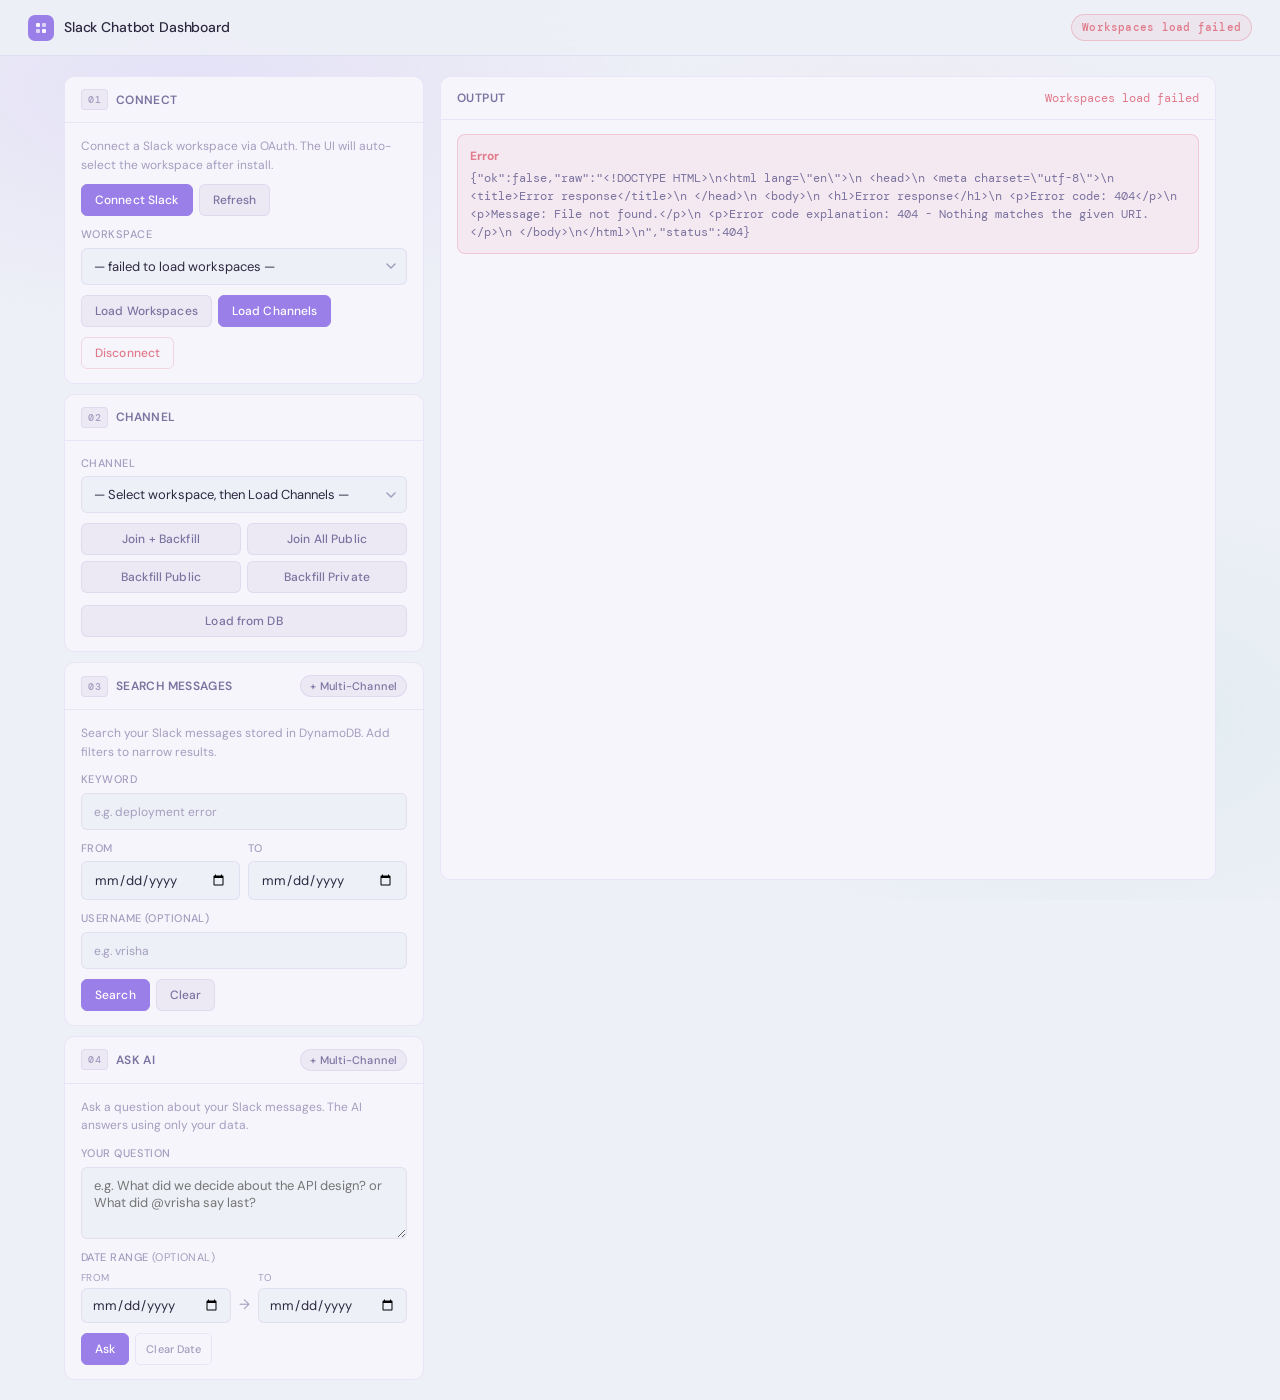
==== backend/frontend/index.html @ d94cc881 "Fix Frontend location and import errors" ====
<!doctype html>
<html lang="en">

<head>
  <meta charset="utf-8" />
  <title>Slack Chatbot Dashboard</title>
  <meta name="viewport" content="width=device-width, initial-scale=1" />
  <link rel="preconnect" href="https://fonts.googleapis.com">
  <link
    href="https://fonts.googleapis.com/css2?family=DM+Sans:wght@300;400;500;600&family=DM+Mono:wght@400;500&display=swap"
    rel="stylesheet">
  <link rel="stylesheet" href="style.css">
</head>

<body>

  <header>
    <div class="header-left">
      <div class="logo-icon">
        <svg width="14" height="14" viewBox="0 0 14 14" fill="none">
          <rect x="2" y="2" width="4" height="4" rx="1" fill="white" opacity="0.95" />
          <rect x="8" y="2" width="4" height="4" rx="1" fill="white" opacity="0.65" />
          <rect x="2" y="8" width="4" height="4" rx="1" fill="white" opacity="0.65" />
          <rect x="8" y="8" width="4" height="4" rx="1" fill="white" opacity="0.95" />
        </svg>
      </div>
      <h1>Slack Chatbot Dashboard</h1>
    </div>
    <div style="display:flex;align-items:center;gap:10px;">
      <div class="session-badge" id="sessionBadge" style="display:none;">
        <span class="session-dot"></span>
        <span id="sessionId" title="Your session ID">···</span>
      </div>
      <button class="logout-btn" id="logoutBtn" onclick="logout()" style="display:none;">Sign out</button>
      <span class="pill" id="pill">Idle</span>
    </div>
  </header>

  <div class="wrap">
    <div class="sidebar">

      <!-- Connect -->
      <div class="panel">
        <div class="panel-header">
          <span class="step-badge">01</span>
          <span class="panel-title">Connect</span>
        </div>
        <div class="panel-body">
          <p class="hint">Connect a Slack workspace via OAuth. The UI will auto-select the workspace after install.</p>
          <div class="btn-group">
            <button class="primary" onclick="connectSlack()">Connect Slack</button>
            <button onclick="location.reload()">Refresh</button>
          </div>
          <div class="field">
            <label>Workspace</label>
            <select id="workspaceSelect">
              <option value="">— No workspaces loaded —</option>
            </select>
          </div>
          <div class="btn-group">
            <button onclick="loadWorkspaces()">Load Workspaces</button>
            <button class="primary" onclick="loadChannels()" id="loadChannelsBtn">Load Channels</button>
          </div>
          <div class="btn-group">
            <button class="danger" onclick="disconnectWorkspace()">Disconnect</button>
          </div>
        </div>
      </div>

      <!-- Channel -->
      <div class="panel">
        <div class="panel-header">
          <span class="step-badge">02</span>
          <span class="panel-title">Channel</span>
        </div>
        <div class="panel-body">
          <div class="field">
            <label>Channel</label>
            <select id="channelSelect">
              <option value="">— Load channels first —</option>
            </select>
          </div>
          <div class="btn-group" style="display:grid;grid-template-columns:1fr 1fr;gap:6px;">
            <button onclick="joinSelectedAndBackfill()"
              title="Join the selected channel and backfill its messages into DB">Join + Backfill</button>
            <button onclick="joinAllPublicOnly()" title="Join all public channels (no backfill)">Join All
              Public</button>
            <button onclick="backfillAllPublic()"
              title="Backfill messages from all public channels the bot has joined">Backfill Public</button>
            <button onclick="backfillAllPrivate()"
              title="Backfill messages from all private channels the bot has been invited to">Backfill Private</button>
          </div>
          <div style="margin-top:2px;">
            <button onclick="loadMessagesFromDB()" style="width:100%;">Load from DB</button>
          </div>
        </div>
      </div>

      <!-- Search -->
      <div class="panel">
        <div class="panel-header">
          <span class="step-badge">03</span>
          <span class="panel-title">Search Messages</span>
          <div style="margin-left:auto;">
            <button id="searchModeToggle" onclick="toggleSearchMode()"
              style="font-size:11px;padding:3px 9px;border-radius:999px;background:var(--surface2);border:1px solid var(--border);color:var(--text-soft);">+
              Multi-Channel</button>
          </div>
        </div>
        <div class="panel-body">
          <p class="hint" id="searchHint">Search your Slack messages stored in DynamoDB. Add filters to narrow results.
          </p>

          <div id="searchSingleChannelInfo"
            style="display:none;font-size:12px;color:var(--text-muted);padding:6px 10px;background:var(--surface2);border-radius:6px;border:1px solid var(--border);">
            Searching in: <span id="searchSingleChannelName"
              style="color:var(--accent);font-weight:500;">#channel</span>
          </div>

          <div id="multiSearchChannelPicker" style="display:none;">
            <label>Select Channels to Search</label>
            <div id="multiSearchChannelList"
              style="max-height:130px;overflow-y:auto;border:1px solid var(--border);border-radius:var(--radius-sm);background:var(--bg);padding:6px 8px;display:flex;flex-direction:column;gap:4px;">
              <span style="font-size:12px;color:var(--text-muted);">Load channels first (Step 02)</span>
            </div>
            <div style="display:flex;gap:6px;margin-top:5px;">
              <button onclick="selectAllSearchChannels()" style="font-size:11px;padding:3px 8px;">Select All</button>
              <button onclick="clearAllSearchChannels()" style="font-size:11px;padding:3px 8px;">Clear All</button>
            </div>
          </div>

          <div class="field">
            <label>Keyword</label>
            <input id="keyword" placeholder="e.g. deployment error" />
          </div>
          <div class="row-2">
            <div class="field"><label>From</label><input id="fromDate" type="date" /></div>
            <div class="field"><label>To</label><input id="toDate" type="date" /></div>
          </div>
          <div class="field">
            <label>Username (optional)</label>
            <input id="searchUserId" placeholder="e.g. vrisha" />
          </div>
          <div class="btn-group">
            <button class="primary" id="searchBtn" onclick="searchMessages()">Search</button>
            <button onclick="clearSearch()">Clear</button>
          </div>
        </div>
      </div>

      <!-- Ask AI -->
      <div class="panel">
        <div class="panel-header">
          <span class="step-badge">04</span>
          <span class="panel-title">Ask AI</span>
          <div style="margin-left:auto;">
            <button id="chatModeToggle" onclick="toggleChatMode()"
              style="font-size:11px;padding:3px 9px;border-radius:999px;background:var(--surface2);border:1px solid var(--border);color:var(--text-soft);">+
              Multi-Channel</button>
          </div>
        </div>
        <div class="panel-body">
          <p class="hint">Ask a question about your Slack messages. The AI answers using only your data.</p>

          <div id="chatSingleChannelInfo"
            style="display:none;font-size:12px;color:var(--text-muted);padding:6px 10px;background:var(--surface2);border-radius:6px;border:1px solid var(--border);">
            Asking in: <span id="chatSingleChannelName" style="color:var(--accent);font-weight:500;">#channel</span>
          </div>

          <div id="multiChatChannelPicker" style="display:none;">
            <label>Select Channels to Query</label>
            <div id="multiChatChannelList"
              style="max-height:130px;overflow-y:auto;border:1px solid var(--border);border-radius:var(--radius-sm);background:var(--bg);padding:6px 8px;display:flex;flex-direction:column;gap:4px;">
              <span style="font-size:12px;color:var(--text-muted);">Load channels first (Step 02)</span>
            </div>
            <div style="display:flex;gap:6px;margin-top:5px;">
              <button onclick="selectAllChatChannels()" style="font-size:11px;padding:3px 8px;">Select All</button>
              <button onclick="clearAllChatChannels()" style="font-size:11px;padding:3px 8px;">Clear All</button>
            </div>
          </div>

          <div class="field">
            <label>Your Question</label>
            <textarea id="chatQuestion"
              placeholder="e.g. What did we decide about the API design? or What did @vrisha say last?" style="width:100%;min-height:72px;resize:vertical;padding:9px 12px;
                   border-radius:6px;border:1px solid var(--border);
                   background:var(--bg);color:var(--text);
                   font-family:'DM Sans',sans-serif;font-size:13px;
                   outline:none;transition:border-color .2s,box-shadow .2s;"></textarea>
          </div>

          <div class="field">
            <label>Date Range <span style="font-weight:400;color:var(--text-muted)">(optional)</span></label>
            <div style="display:flex;gap:8px;align-items:center;">
              <div style="flex:1;">
                <div
                  style="font-size:10px;color:var(--text-muted);margin-bottom:3px;text-transform:uppercase;letter-spacing:.04em;">
                  From</div>
                <input type="date" id="chatFromDate"
                  style="width:100%;padding:7px 10px;border-radius:6px;border:1px solid var(--border);background:var(--bg);color:var(--text);font-size:13px;font-family:'DM Sans',sans-serif;" />
              </div>
              <div style="color:var(--text-muted);margin-top:16px;">→</div>
              <div style="flex:1;">
                <div
                  style="font-size:10px;color:var(--text-muted);margin-bottom:3px;text-transform:uppercase;letter-spacing:.04em;">
                  To</div>
                <input type="date" id="chatToDate"
                  style="width:100%;padding:7px 10px;border-radius:6px;border:1px solid var(--border);background:var(--bg);color:var(--text);font-size:13px;font-family:'DM Sans',sans-serif;" />
              </div>
            </div>
          </div>

          <div class="btn-group">
            <button class="primary" id="askBtn" onclick="askChat()">Ask</button>
            <button
              onclick="document.getElementById('chatFromDate').value='';document.getElementById('chatToDate').value='';"
              style="font-size:11px;padding:5px 10px;color:var(--text-muted);background:transparent;border:1px solid var(--border);border-radius:5px;cursor:pointer;">Clear
              Date</button>
          </div>

          <div id="chatAnswer"
            style="display:none;margin-top:8px;padding:10px 12px;border-radius:6px;background:var(--surface2);border:1px solid var(--border);">
            <div
              style="font-size:11px;font-weight:600;color:var(--text-muted);text-transform:uppercase;letter-spacing:.04em;margin-bottom:6px;">
              Answer</div>
            <div id="chatAnswerText" style="font-size:13px;color:var(--text);line-height:1.6;"></div>
            <div id="chatCitations" style="margin-top:10px;"></div>
          </div>
        </div>
      </div>

    </div><!-- /sidebar -->

    <!-- Output -->
    <div class="output-panel">
      <div class="output-header">
        <span class="output-title">Output</span>
        <span class="status-bar" id="status">Idle</span>
      </div>
      <div class="output-body">
        <div id="out"></div>
      </div>
    </div>
  </div>

  <script src="app.js"></script>
</body>

</html>
---- backend/frontend/style.css ----
*,
*::before,
*::after {
    box-sizing: border-box;
    margin: 0;
    padding: 0;
}

:root {
    --bg: #eef0f7;
    --surface: #f7f5fc;
    --surface2: #ece9f5;
    --border: rgba(140, 120, 200, 0.13);
    --border-hover: rgba(140, 120, 200, 0.24);
    --text: #2c2840;
    --text-muted: #a49dbf;
    --text-soft: #7b73a0;
    --accent: #9b7fe8;
    --accent-glow: rgba(155, 127, 232, 0.14);
    --danger: #e07a8a;
    --danger-bg: rgba(224, 122, 138, 0.09);
    --success: #6dbfa0;
    --radius: 10px;
    --radius-sm: 6px;
}

body {
    font-family: 'DM Sans', sans-serif;
    background: var(--bg);
    color: var(--text);
    min-height: 100vh;
    font-size: 14px;
    line-height: 1.5;
    -webkit-font-smoothing: antialiased;
}

body::before {
    content: '';
    position: fixed;
    inset: 0;
    background:
        radial-gradient(ellipse 60% 40% at 15% 10%, rgba(185, 160, 245, 0.18) 0%, transparent 65%),
        radial-gradient(ellipse 50% 40% at 85% 80%, rgba(130, 210, 190, 0.13) 0%, transparent 65%),
        radial-gradient(ellipse 40% 30% at 70% 20%, rgba(245, 170, 185, 0.10) 0%, transparent 60%);
    pointer-events: none;
    z-index: 0;
}

header {
    position: sticky;
    top: 0;
    z-index: 100;
    display: flex;
    align-items: center;
    justify-content: space-between;
    padding: 0 28px;
    height: 56px;
    background: rgba(238, 240, 247, 0.85);
    backdrop-filter: blur(16px);
    -webkit-backdrop-filter: blur(16px);
    border-bottom: 1px solid var(--border);
}

.header-left {
    display: flex;
    align-items: center;
    gap: 10px;
}

.logo-icon {
    width: 26px;
    height: 26px;
    background: var(--accent);
    border-radius: 7px;
    display: flex;
    align-items: center;
    justify-content: center;
    flex-shrink: 0;
}

.logo-icon svg {
    display: block;
}

h1 {
    font-size: 14px;
    font-weight: 500;
    color: var(--text);
    letter-spacing: -0.01em;
}

.pill {
    font-size: 11px;
    font-family: 'DM Mono', monospace;
    font-weight: 500;
    padding: 4px 10px;
    border-radius: 999px;
    border: 1px solid var(--border);
    background: var(--surface);
    color: var(--text-soft);
    transition: all 0.3s ease;
    letter-spacing: 0.02em;
}

.pill.ok {
    border-color: rgba(109, 191, 160, 0.35);
    color: #3d9e7e;
    background: rgba(109, 191, 160, 0.12);
}

.pill.warn {
    border-color: rgba(220, 170, 80, 0.35);
    color: #9e7820;
    background: rgba(220, 170, 80, 0.10);
}

.pill.err {
    border-color: rgba(224, 122, 138, 0.35);
    color: var(--danger);
    background: var(--danger-bg);
}

.session-badge {
    font-size: 11px;
    font-family: 'DM Mono', monospace;
    color: var(--text-muted);
    letter-spacing: 0.02em;
    display: flex;
    align-items: center;
    gap: 8px;
}

.session-dot {
    width: 6px;
    height: 6px;
    border-radius: 50%;
    background: var(--success);
    flex-shrink: 0;
    box-shadow: 0 0 0 2px rgba(109, 191, 160, 0.25);
}

button.logout-btn {
    padding: 4px 10px;
    font-size: 11px;
    border-color: rgba(224, 122, 138, 0.2);
    color: var(--text-muted);
    background: transparent;
}

button.logout-btn:hover {
    color: var(--danger);
    border-color: rgba(224, 122, 138, 0.4);
    background: var(--danger-bg);
}

.wrap {
    position: relative;
    z-index: 1;
    display: grid;
    grid-template-columns: 360px 1fr;
    gap: 16px;
    padding: 20px 24px;
    max-width: 1200px;
    margin: 0 auto;
}

.sidebar {
    display: flex;
    flex-direction: column;
    gap: 10px;
}

.panel {
    background: var(--surface);
    border: 1px solid var(--border);
    border-radius: var(--radius);
    overflow: hidden;
    transition: border-color 0.2s;
    animation: fadeIn 0.3s ease both;
}

.panel:nth-child(1) {
    animation-delay: 0.00s;
}

.panel:nth-child(2) {
    animation-delay: 0.07s;
}

.panel:nth-child(3) {
    animation-delay: 0.14s;
}

.panel:hover {
    border-color: var(--border-hover);
}

.panel-header {
    display: flex;
    align-items: center;
    gap: 8px;
    padding: 12px 16px;
    border-bottom: 1px solid var(--border);
}

.step-badge {
    font-size: 10px;
    font-family: 'DM Mono', monospace;
    font-weight: 500;
    color: var(--text-muted);
    background: var(--surface2);
    border: 1px solid var(--border);
    border-radius: 4px;
    padding: 2px 6px;
    letter-spacing: 0.05em;
}

.panel-title {
    font-size: 12px;
    font-weight: 600;
    color: var(--text-soft);
    letter-spacing: 0.03em;
    text-transform: uppercase;
}

.panel-body {
    padding: 14px 16px;
    display: flex;
    flex-direction: column;
    gap: 10px;
}

.hint {
    font-size: 12px;
    color: var(--text-muted);
    line-height: 1.55;
}

label {
    display: block;
    font-size: 11px;
    font-weight: 500;
    color: var(--text-muted);
    letter-spacing: 0.04em;
    text-transform: uppercase;
    margin-bottom: 5px;
}

input:not([type=checkbox]),
select {
    width: 100%;
    padding: 9px 12px;
    border-radius: var(--radius-sm);
    border: 1px solid var(--border);
    background: var(--bg);
    color: var(--text);
    font-family: 'DM Sans', sans-serif;
    font-size: 13px;
    outline: none;
    transition: border-color 0.2s, box-shadow 0.2s;
    appearance: none;
    -webkit-appearance: none;
}

input[type=checkbox] {
    appearance: auto;
    -webkit-appearance: checkbox;
    width: 15px;
    height: 15px;
    flex-shrink: 0;
    cursor: pointer;
    margin: 0;
    padding: 0;
    accent-color: var(--accent);
    border: none;
    background: none;
    border-radius: 0;
}

select {
    background-image: url("data:image/svg+xml,%3Csvg width='10' height='6' viewBox='0 0 10 6' fill='none' xmlns='http://www.w3.org/2000/svg'%3E%3Cpath d='M1 1L5 5L9 1' stroke='%23a49dbf' stroke-width='1.5' stroke-linecap='round' stroke-linejoin='round'/%3E%3C/svg%3E");
    background-repeat: no-repeat;
    background-position: right 10px center;
    padding-right: 28px;
}

input:not([type=checkbox]):focus,
select:focus {
    border-color: rgba(155, 127, 232, 0.45);
    box-shadow: 0 0 0 3px var(--accent-glow);
}

input:not([type=checkbox])::placeholder {
    color: var(--text-muted);
    font-size: 12px;
}

.btn-group {
    display: flex;
    flex-wrap: wrap;
    gap: 6px;
}

button {
    padding: 7px 13px;
    border-radius: var(--radius-sm);
    border: 1px solid var(--border);
    background: var(--surface2);
    color: var(--text-soft);
    cursor: pointer;
    font-family: 'DM Sans', sans-serif;
    font-size: 12px;
    font-weight: 500;
    transition: all 0.15s ease;
    white-space: nowrap;
    letter-spacing: 0.01em;
}

button:hover {
    background: rgba(155, 127, 232, 0.08);
    border-color: var(--border-hover);
    color: var(--text);
}

button:active {
    transform: scale(0.98);
}

button.primary {
    background: var(--accent);
    border-color: var(--accent);
    color: #fff;
}

button.primary:hover {
    background: #b096f0;
    border-color: #b096f0;
}

button.danger {
    border-color: rgba(224, 122, 138, 0.25);
    color: var(--danger);
    background: transparent;
}

button.danger:hover {
    background: var(--danger-bg);
    border-color: rgba(224, 122, 138, 0.45);
}

.row-2 {
    display: grid;
    grid-template-columns: 1fr 1fr;
    gap: 8px;
}

.field {
    display: flex;
    flex-direction: column;
}

.output-panel {
    background: var(--surface);
    border: 1px solid var(--border);
    border-radius: var(--radius);
    display: flex;
    flex-direction: column;
    position: sticky;
    top: 76px;
    height: calc(100vh - 96px);
    overflow: hidden;
}

.output-header {
    display: flex;
    align-items: center;
    justify-content: space-between;
    padding: 12px 16px;
    border-bottom: 1px solid var(--border);
    flex-shrink: 0;
}

.output-title {
    font-size: 12px;
    font-weight: 600;
    color: var(--text-soft);
    text-transform: uppercase;
    letter-spacing: 0.04em;
}

.status-bar {
    font-size: 12px;
    font-family: 'DM Mono', monospace;
    color: var(--text-muted);
    transition: color 0.3s;
}

.status-bar.ok {
    color: #3d9e7e;
}

.status-bar.err {
    color: var(--danger);
}

.status-bar.warn {
    color: #9e7820;
}

.output-body {
    flex: 1;
    overflow-y: auto;
    padding: 14px 16px;
}

.output-body::-webkit-scrollbar {
    width: 4px;
}

.output-body::-webkit-scrollbar-track {
    background: transparent;
}

.output-body::-webkit-scrollbar-thumb {
    background: var(--border-hover);
    border-radius: 2px;
}

pre {
    font-family: 'DM Mono', monospace;
    font-size: 12px;
    line-height: 1.65;
    color: var(--text-soft);
    white-space: pre-wrap;
    word-break: break-word;
}

@keyframes fadeIn {
    from {
        opacity: 0;
        transform: translateY(4px);
    }

    to {
        opacity: 1;
        transform: translateY(0);
    }
}

@media (max-width: 900px) {
    .wrap {
        grid-template-columns: 1fr;
    }

    .output-panel {
        position: static;
        height: auto;
        min-height: 300px;
    }
}
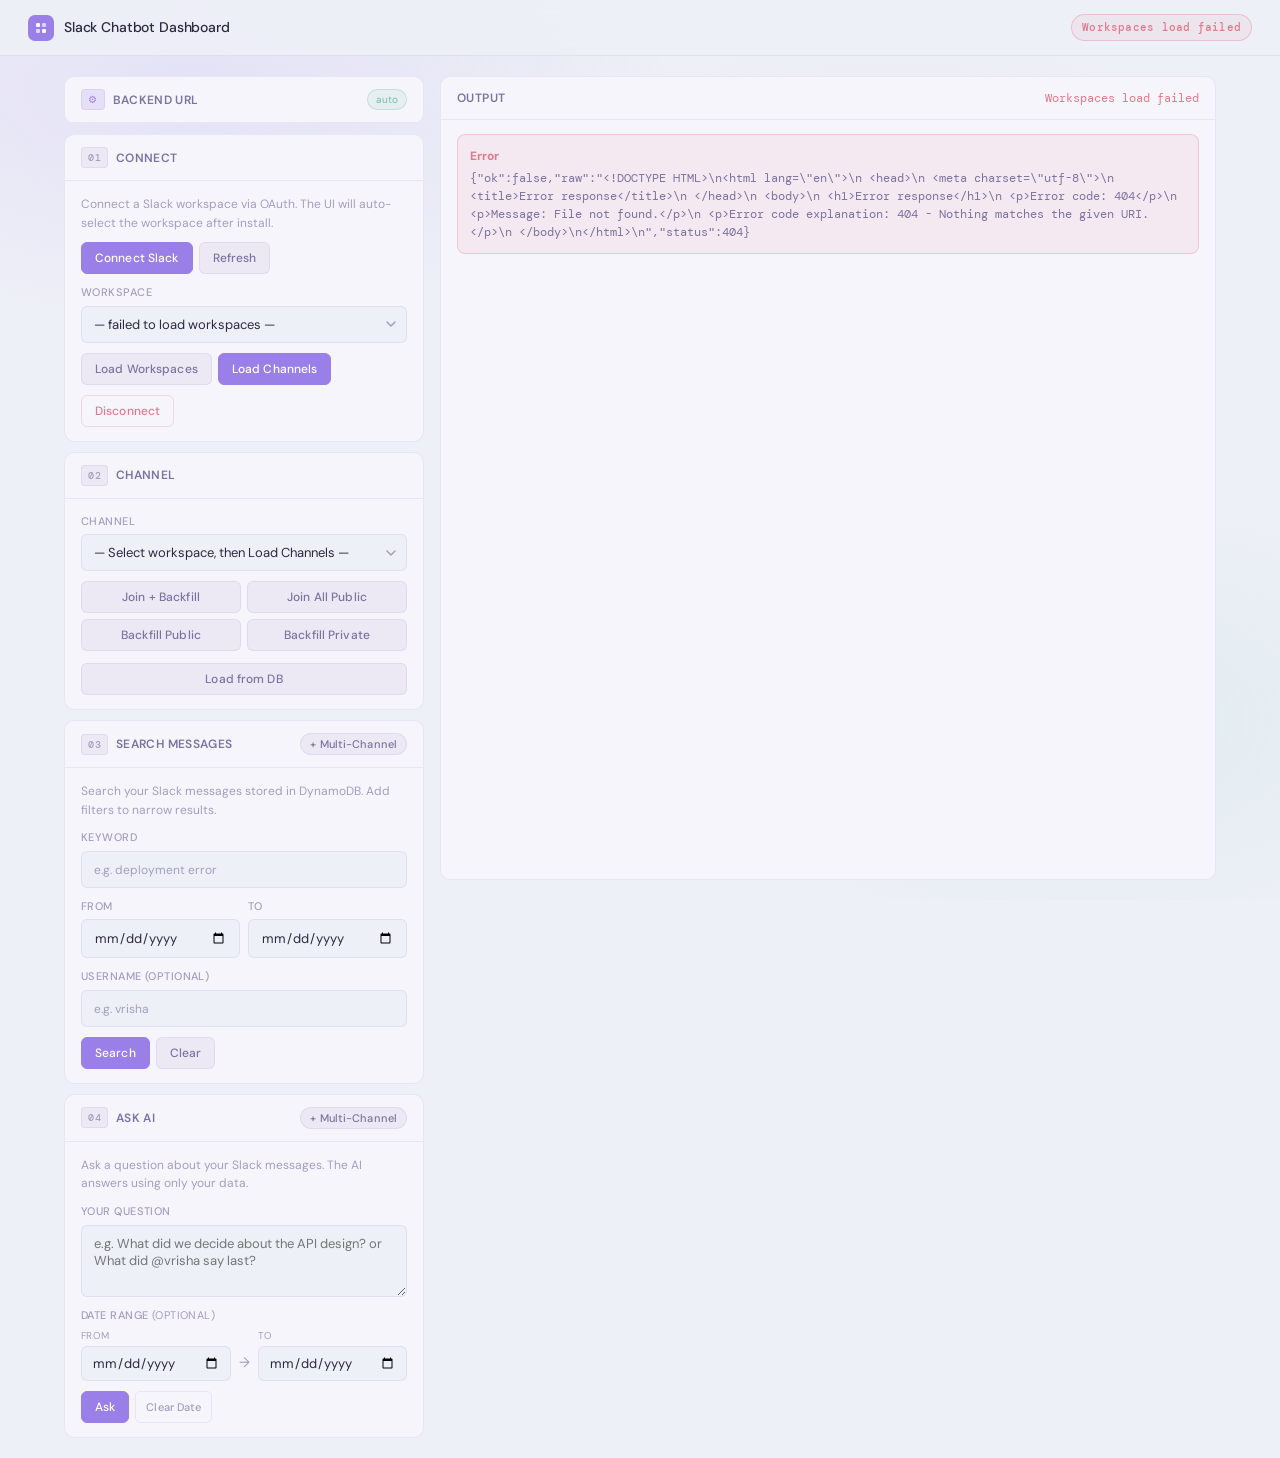
==== commit 3c6717ca: "local db change" ====
--- a/backend/frontend/index.html
+++ b/backend/frontend/index.html
@@ -38,6 +38,30 @@
 
   <div class="wrap">
     <div class="sidebar">
+
+      <!-- Backend URL -->
+      <div class="panel" id="backendUrlPanel">
+        <div class="panel-header" onclick="toggleBackendPanel()" style="cursor:pointer;user-select:none;">
+          <span class="step-badge" style="background:rgba(155,127,232,0.18);color:var(--accent);">⚙</span>
+          <span class="panel-title">Backend URL</span>
+          <span id="backendUrlIndicator" style="margin-left:auto;font-size:10px;padding:2px 8px;border-radius:999px;background:rgba(109,191,160,0.12);color:var(--success);border:1px solid rgba(109,191,160,0.3);">auto</span>
+        </div>
+        <div class="panel-body" id="backendUrlBody" style="display:none;">
+          <p class="hint">By default, the UI talks to <strong>this same server</strong>. If your backend is running locally or via Ngrok, paste that URL here.</p>
+          <div class="field">
+            <label>Backend Base URL</label>
+            <input id="backendUrlInput"
+              placeholder="e.g. https://xyz.ngrok-free.app or http://192.168.1.5:8000"
+              style="font-family:'DM Mono',monospace;font-size:12px;"
+            />
+          </div>
+          <div class="btn-group">
+            <button class="primary" onclick="applyBackendUrl()">Apply</button>
+            <button onclick="resetBackendUrl()">Reset to Auto</button>
+          </div>
+          <div id="backendUrlStatus" style="font-size:11px;color:var(--text-muted);margin-top:4px;"></div>
+        </div>
+      </div>
 
       <!-- Connect -->
       <div class="panel">
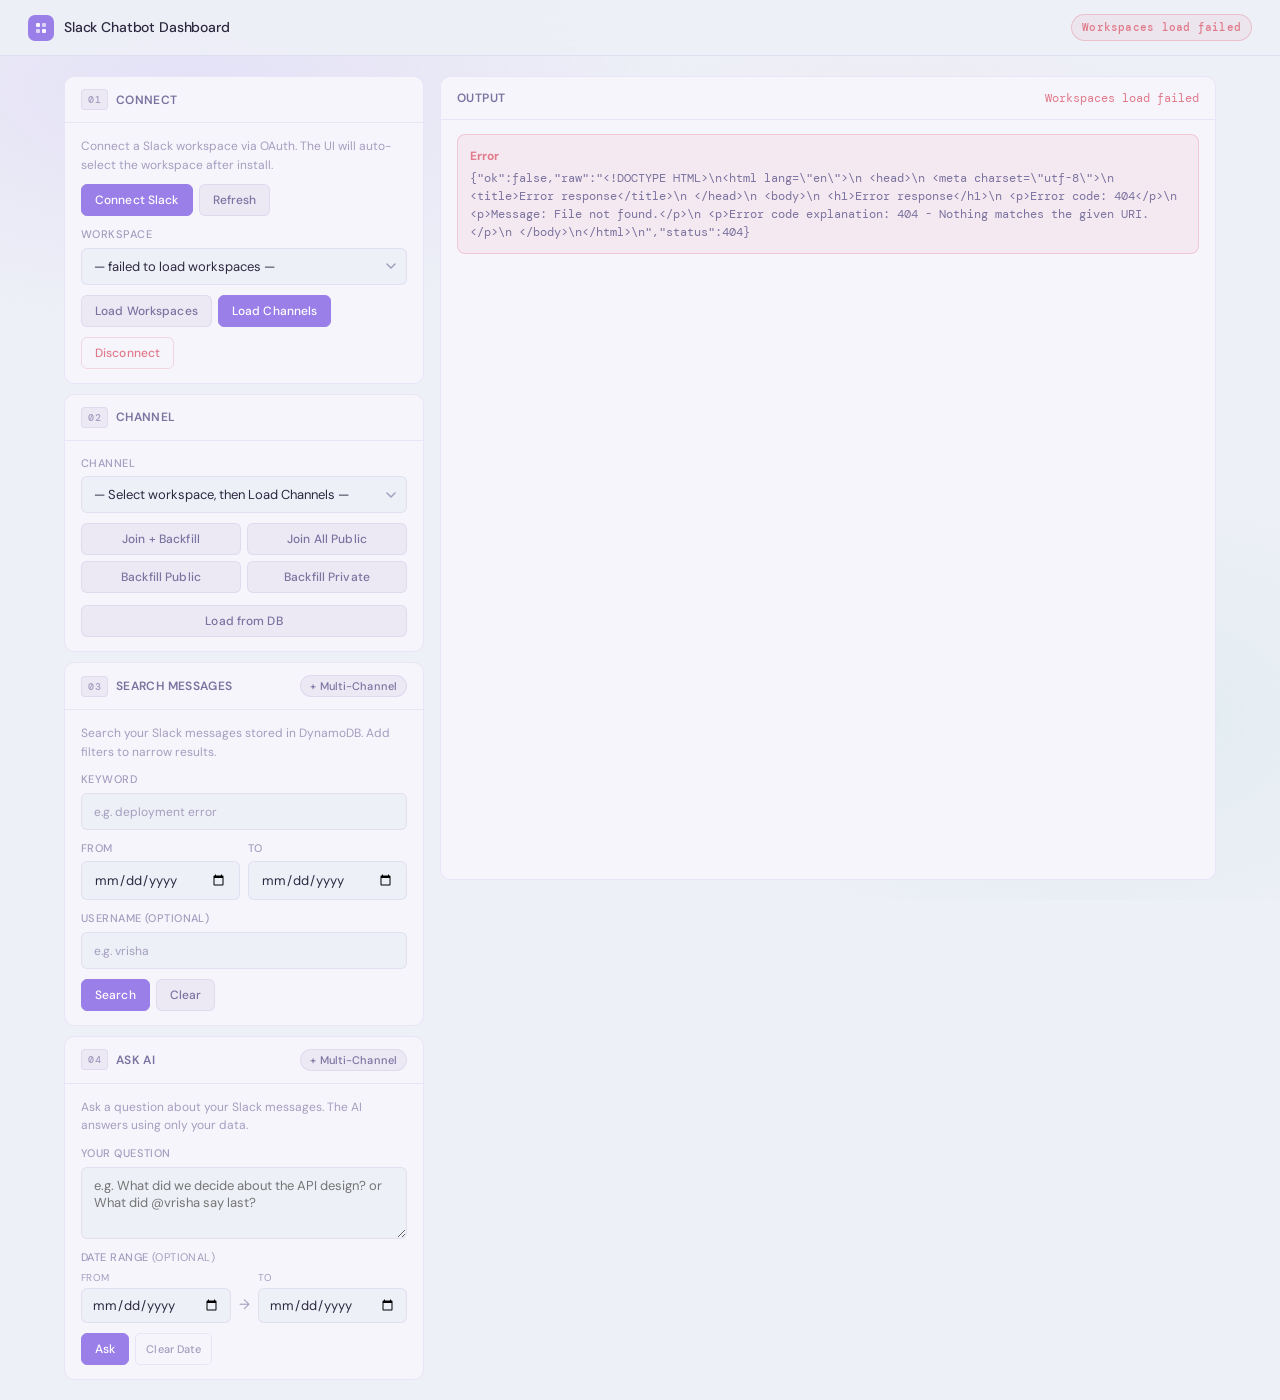
==== commit 8e7bd1ee: "clean up ui" ====
--- a/backend/frontend/index.html
+++ b/backend/frontend/index.html
@@ -39,29 +39,6 @@
   <div class="wrap">
     <div class="sidebar">
 
-      <!-- Backend URL -->
-      <div class="panel" id="backendUrlPanel">
-        <div class="panel-header" onclick="toggleBackendPanel()" style="cursor:pointer;user-select:none;">
-          <span class="step-badge" style="background:rgba(155,127,232,0.18);color:var(--accent);">⚙</span>
-          <span class="panel-title">Backend URL</span>
-          <span id="backendUrlIndicator" style="margin-left:auto;font-size:10px;padding:2px 8px;border-radius:999px;background:rgba(109,191,160,0.12);color:var(--success);border:1px solid rgba(109,191,160,0.3);">auto</span>
-        </div>
-        <div class="panel-body" id="backendUrlBody" style="display:none;">
-          <p class="hint">By default, the UI talks to <strong>this same server</strong>. If your backend is running locally or via Ngrok, paste that URL here.</p>
-          <div class="field">
-            <label>Backend Base URL</label>
-            <input id="backendUrlInput"
-              placeholder="e.g. https://xyz.ngrok-free.app or http://192.168.1.5:8000"
-              style="font-family:'DM Mono',monospace;font-size:12px;"
-            />
-          </div>
-          <div class="btn-group">
-            <button class="primary" onclick="applyBackendUrl()">Apply</button>
-            <button onclick="resetBackendUrl()">Reset to Auto</button>
-          </div>
-          <div id="backendUrlStatus" style="font-size:11px;color:var(--text-muted);margin-top:4px;"></div>
-        </div>
-      </div>
 
       <!-- Connect -->
       <div class="panel">
